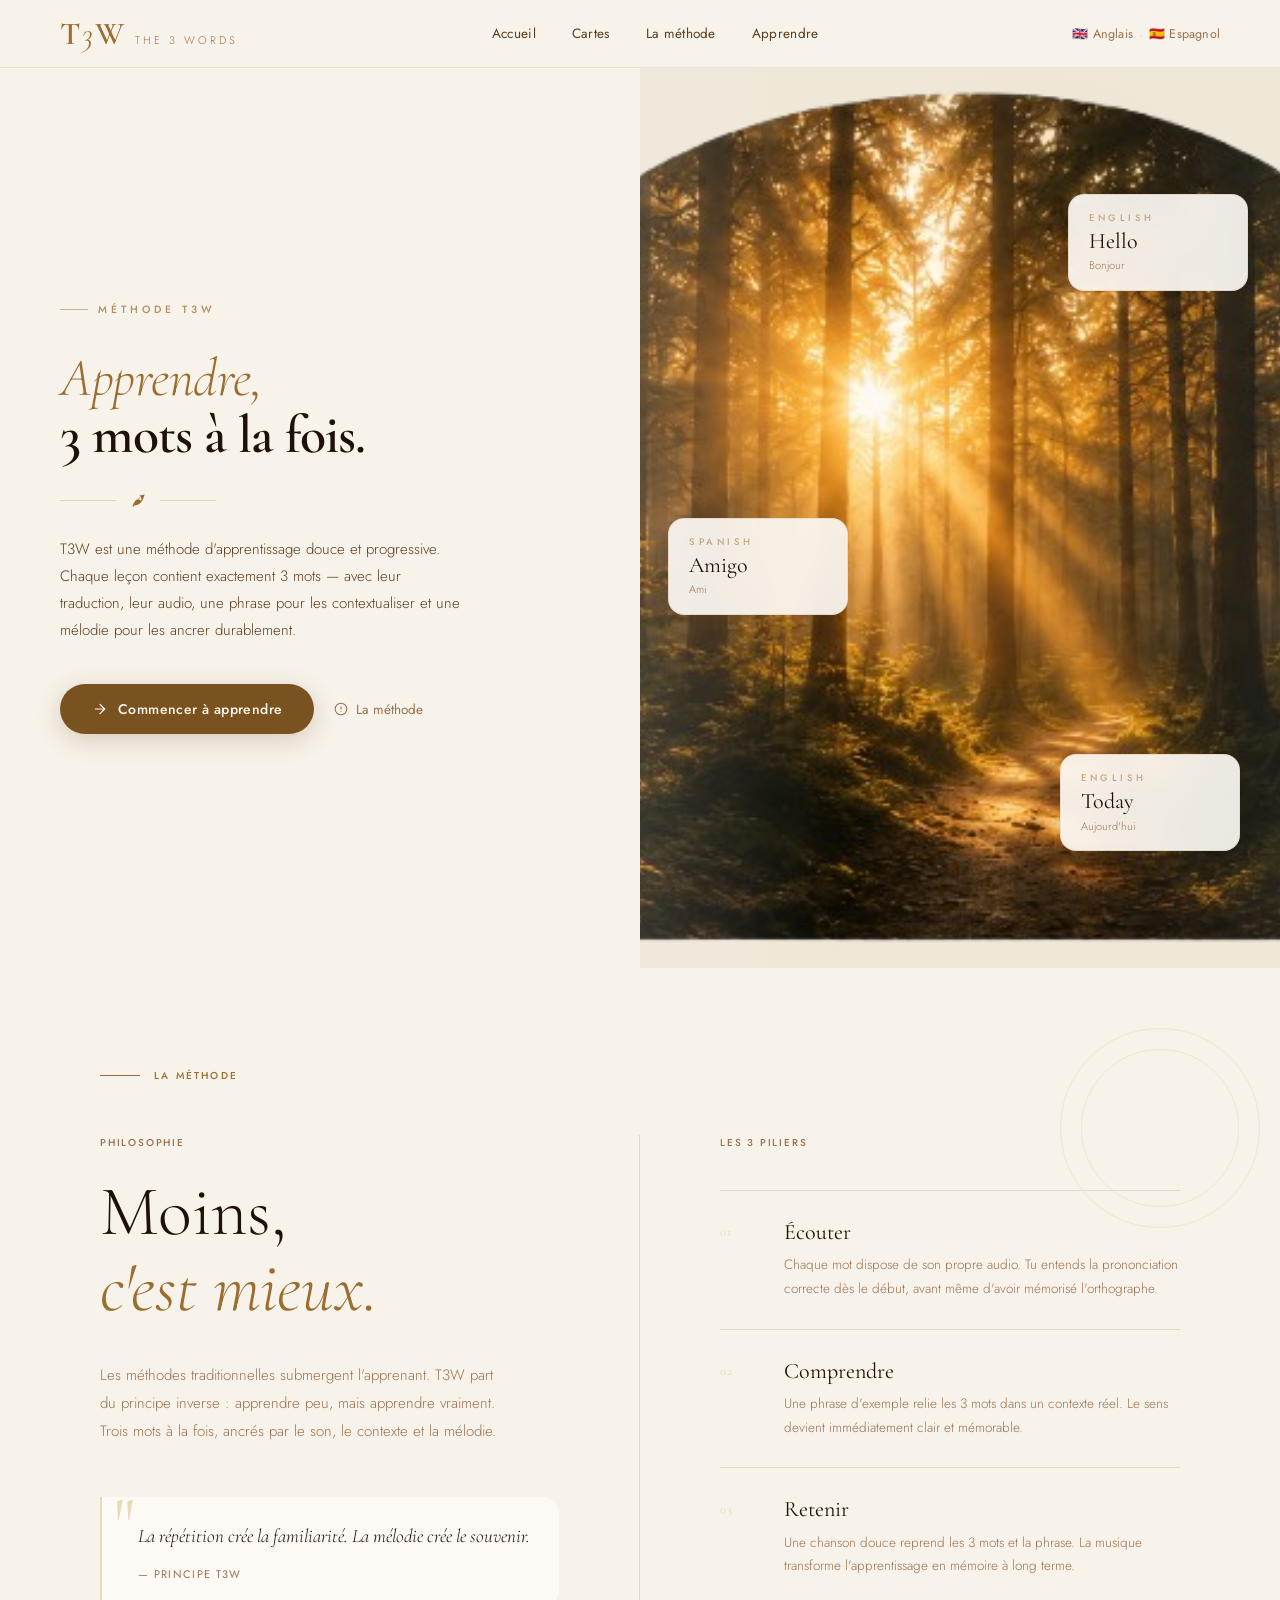
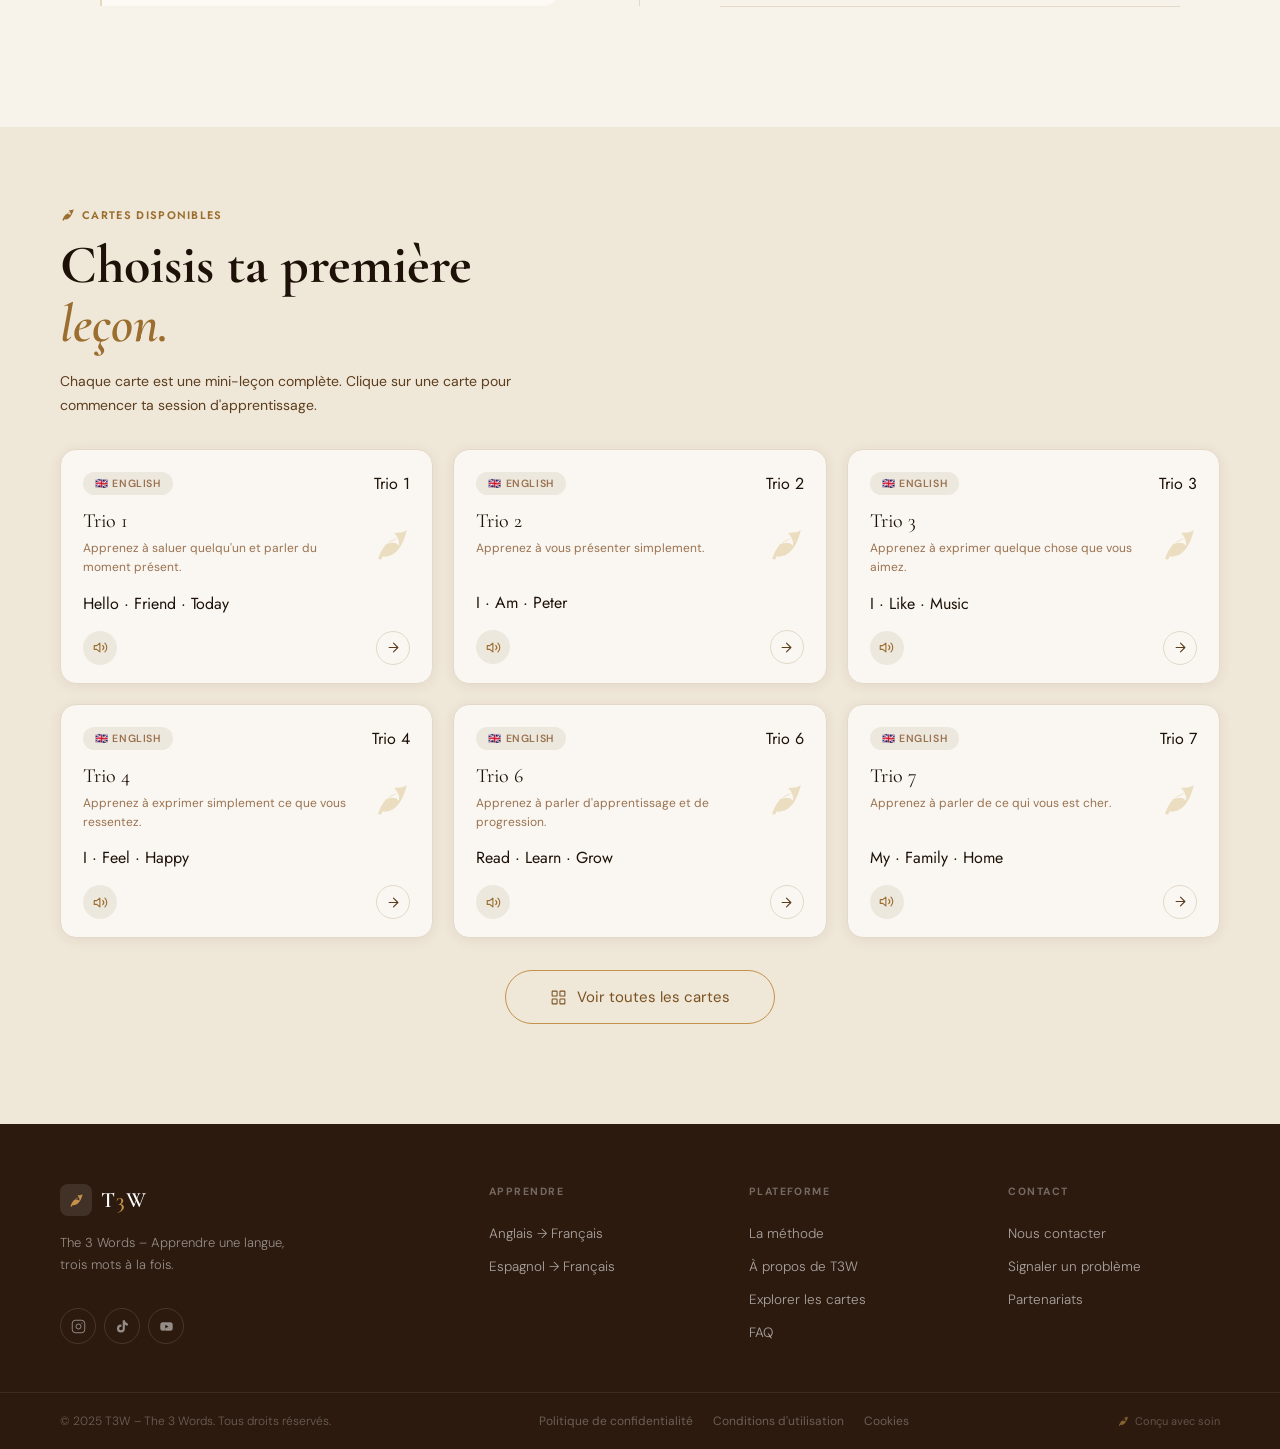
==== index.html @ 08d5e6d5 "1 cmt" ====
<!DOCTYPE html>
<html lang="fr">
<head>
  <meta charset="UTF-8" />
  <meta name="viewport" content="width=device-width, initial-scale=1.0" />
  <meta name="description" content="T3W – The 3 Words. Apprendre une langue, trois mots à la fois. Anglais et espagnol pour francophones." />
  <title>T3W - The 3 Words</title>

  <!-- Fonts -->
  <link rel="preconnect" href="https://fonts.googleapis.com" />
  <link rel="preconnect" href="https://fonts.gstatic.com" crossorigin />
  <link href="https://fonts.googleapis.com/css2?family=Cormorant+Garamond:ital,wght@0,300;0,400;0,600;1,300;1,400;1,600&family=Jost:wght@300;400;500;600&family=DM+Sans:wght@300;400;500&display=swap" rel="stylesheet" />

  <!-- Styles -->
  <link rel="stylesheet" href="/styles/pages/home/main.css" />
</head>
<body>

  <!-- ════════════════════════════════
       NAVIGATION
  ════════════════════════════════ -->
  <nav class="nav" role="navigation" aria-label="Navigation principale">
    <a href="/" class="nav-logo" aria-label="T3W – Accueil">
      <span class="nav-logo-mark"><strong>T</strong>3<strong>W</strong></span>
      <span class="nav-logo-sub">The 3 Words</span>
    </a>

    <div class="nav-links" id="nav-links">
      <a href="/">Accueil</a>
      <a href="/pages/cartes.html">Cartes</a>
      <a href="#about">La méthode</a>
      <a href="#learn">Apprendre</a>
    </div>

    <div class="nav-actions">
      <div class="nav-langs" aria-label="Langues disponibles">
        <span class="nav-lang-badge">🇬🇧 Anglais</span>
        <span class="nav-lang-sep" aria-hidden="true">·</span>
        <span class="nav-lang-badge">🇪🇸 Espagnol</span>
      </div>
      <button class="nav-burger" aria-label="Ouvrir le menu" aria-expanded="false" aria-controls="nav-links">
        <span></span>
        <span></span>
        <span></span>
      </button>
    </div>
  </nav>


  <!-- ════════════════════════════════
       HERO
  ════════════════════════════════ -->
  <section class="hero" aria-label="Introduction">

    <!-- Colonne gauche -->
    <div class="hero-left">
      <div class="hero-eyebrow">
        <div class="hero-eyebrow-line" aria-hidden="true"></div>
        <span class="hero-eyebrow-text">Méthode T3W</span>
      </div>

      <h1 class="hero-title">
        <span class="hero-title__line1">Apprendre,</span>
        <span class="hero-title__line2">3 mots à la fois.</span>
      </h1>

      <div class="hero-divider" aria-hidden="true">
        <div class="hero-divider-line"></div>
        <svg viewBox="0 0 24 24" fill="currentColor" width="16" height="16">
          <path d="M17 8C8 10 5.9 16.17 3.82 21.34L5.71 22l1-2.3A4.49 4.49 0 0 0 8 20C19 20 22 3 22 3c-1 2-8 2-8 2 4.13 4.13 3 8 3 8-3.27-3.27-6.86-1.08-10 0z"/>
        </svg>
        <div class="hero-divider-line"></div>
      </div>

      <p class="hero-desc">
        T3W est une méthode d'apprentissage douce et progressive. Chaque leçon
        contient exactement 3 mots — avec leur traduction, leur audio, une phrase
        pour les contextualiser et une mélodie pour les ancrer durablement.
      </p>

      <div class="hero-cta-group">
        <a href="/pages/cartes.html" class="btn-primary">
          <svg viewBox="0 0 24 24" fill="none" stroke="currentColor" stroke-width="1.8" stroke-linecap="round" stroke-linejoin="round" width="16" height="16">
            <path d="M5 12h14M12 5l7 7-7 7"/>
          </svg>
          Commencer à apprendre
        </a>
        <a href="#about" class="btn-ghost">
          <svg viewBox="0 0 24 24" fill="none" stroke="currentColor" stroke-width="1.8" stroke-linecap="round" stroke-linejoin="round" width="14" height="14">
            <circle cx="12" cy="12" r="10"/>
            <path d="M12 8v4M12 16h.01"/>
          </svg>
          La méthode
        </a>
      </div>
    </div>

    <!-- Colonne droite -->
    <div class="hero-right" aria-hidden="true">
      <div class="hero-image-wrapper">
        <div class="hero-img" role="img" aria-label="Illustration de la méthode T3W"></div>
        <div class="hero-img-overlay"></div>
      </div>

      <!-- Cartes de mots flottantes -->
      <div class="word-card word-card--top">
        <span class="wc-lang">English</span>
        <span class="wc-word">Hello</span>
        <span class="wc-trans">Bonjour</span>
      </div>
      <div class="word-card word-card--mid">
        <span class="wc-lang">Spanish</span>
        <span class="wc-word">Amigo</span>
        <span class="wc-trans">Ami</span>
      </div>
      <div class="word-card word-card--bottom">
        <span class="wc-lang">English</span>
        <span class="wc-word">Today</span>
        <span class="wc-trans">Aujourd'hui</span>
      </div>
    </div>

  </section>


  <!-- ════════════════════════════════
       LA MÉTHODE
  ════════════════════════════════ -->
  <section class="about" id="about" aria-labelledby="about-title">
    <div class="about__deco-ring" aria-hidden="true"></div>

    <div class="section-eyebrow">
      <div class="section-eyebrow__line" aria-hidden="true"></div>
      <span class="section-eyebrow__text">La méthode</span>
    </div>

    <div class="about__content">
      <!-- Gauche -->
      <div class="about__left">
        <span class="about__label">Philosophie</span>
        <h2 class="about__title" id="about-title">
          Moins,<br>
          <em>c'est mieux.</em>
        </h2>
        <p class="about__intro">
          Les méthodes traditionnelles submergent l'apprenant. T3W part du
          principe inverse : apprendre peu, mais apprendre vraiment. Trois mots
          à la fois, ancrés par le son, le contexte et la mélodie.
        </p>
        <blockquote class="about__quote">
          <p class="about__quote-text">
            La répétition crée la familiarité. La mélodie crée le souvenir.
          </p>
          <span class="about__quote-source">— Principe T3W</span>
        </blockquote>
      </div>

      <!-- Droite -->
      <div class="about__right">
        <span class="about__pillars-label">Les 3 piliers</span>

        <div class="pillar">
          <span class="pillar__number">01</span>
          <div>
            <h3 class="pillar__title">Écouter</h3>
            <p class="pillar__desc">Chaque mot dispose de son propre audio. Tu entends la prononciation correcte dès le début, avant même d'avoir mémorisé l'orthographe.</p>
          </div>
        </div>

        <div class="pillar">
          <span class="pillar__number">02</span>
          <div>
            <h3 class="pillar__title">Comprendre</h3>
            <p class="pillar__desc">Une phrase d'exemple relie les 3 mots dans un contexte réel. Le sens devient immédiatement clair et mémorable.</p>
          </div>
        </div>

        <div class="pillar">
          <span class="pillar__number">03</span>
          <div>
            <h3 class="pillar__title">Retenir</h3>
            <p class="pillar__desc">Une chanson douce reprend les 3 mots et la phrase. La musique transforme l'apprentissage en mémoire à long terme.</p>
          </div>
        </div>
      </div>
    </div>
  </section>


  <!-- ════════════════════════════════
       APERÇU DES CARTES
  ════════════════════════════════ -->
  <section class="learn" id="learn" aria-labelledby="learn-title">

    <div class="learn__header">
      <div class="learn__eyebrow">
        <svg class="learn__eyebrow-icon" viewBox="0 0 24 24" fill="currentColor" aria-hidden="true">
          <path d="M17 8C8 10 5.9 16.17 3.82 21.34L5.71 22l1-2.3A4.49 4.49 0 0 0 8 20C19 20 22 3 22 3c-1 2-8 2-8 2 4.13 4.13 3 8 3 8-3.27-3.27-6.86-1.08-10 0z"/>
        </svg>
        Cartes disponibles
      </div>
      <div class="learn__title">
        <span class="learn__title-main" id="learn-title">Choisis ta première</span>
        <span class="learn__title-accent">leçon.</span>
      </div>
      <p class="learn__desc">
        Chaque carte est une mini-leçon complète. Clique sur une carte pour
        commencer ta session d'apprentissage.
      </p>
    </div>

    <!-- Grille générée dynamiquement par home.js -->
    <div class="cards-grid" id="home-cards-grid" aria-live="polite" aria-label="Aperçu des cartes">
      <!-- Squelettes de chargement -->
      <div class="card card--skeleton" aria-hidden="true"></div>
      <div class="card card--skeleton" aria-hidden="true"></div>
      <div class="card card--skeleton" aria-hidden="true"></div>
    </div>

    <div class="learn__cta">
      <a href="/pages/cartes.html" class="btn-outline-dark">
        <svg viewBox="0 0 24 24" fill="none" stroke="currentColor" stroke-width="1.5" stroke-linecap="round" stroke-linejoin="round" aria-hidden="true">
          <rect x="3" y="3" width="7" height="7" rx="1"/>
          <rect x="14" y="3" width="7" height="7" rx="1"/>
          <rect x="3" y="14" width="7" height="7" rx="1"/>
          <rect x="14" y="14" width="7" height="7" rx="1"/>
        </svg>
        Voir toutes les cartes
      </a>
    </div>

  </section>


  <!-- ════════════════════════════════
       FOOTER
  ════════════════════════════════ -->
  <footer class="footer" role="contentinfo">
    <div class="footer__top">

      <!-- Colonne 1 — Marque -->
      <div class="footer__brand">
        <a href="/" class="footer__logo" aria-label="T3W – Accueil">
          <div class="footer__logo-icon" aria-hidden="true">
            <svg viewBox="0 0 24 24" fill="currentColor"><path d="M17 8C8 10 5.9 16.17 3.82 21.34L5.71 22l1-2.3A4.49 4.49 0 0 0 8 20C19 20 22 3 22 3c-1 2-8 2-8 2 4.13 4.13 3 8 3 8-3.27-3.27-6.86-1.08-10 0z"/></svg>
          </div>
          <span class="footer__logo-name">T<span>3</span>W</span>
        </a>
        <p class="footer__tagline">The 3 Words – Apprendre une langue, trois mots à la fois.</p>
        <div class="footer__social" aria-label="Réseaux sociaux">
          <a href="#" class="footer__social-btn" aria-label="Instagram">
            <svg viewBox="0 0 24 24" fill="none" stroke="currentColor" stroke-width="1.5" aria-hidden="true"><rect x="2" y="2" width="20" height="20" rx="5"/><circle cx="12" cy="12" r="4"/><circle cx="17.5" cy="6.5" r="1" fill="currentColor" stroke="none"/></svg>
          </a>
          <a href="#" class="footer__social-btn" aria-label="TikTok">
            <svg viewBox="0 0 24 24" fill="currentColor" aria-hidden="true"><path d="M19.59 6.69a4.83 4.83 0 0 1-3.77-4.25V2h-3.45v13.67a2.89 2.89 0 0 1-2.88 2.5 2.89 2.89 0 0 1-2.89-2.89 2.89 2.89 0 0 1 2.89-2.89c.28 0 .54.04.79.1V9.01a6.33 6.33 0 0 0-.79-.05 6.34 6.34 0 0 0-6.34 6.34 6.34 6.34 0 0 0 6.34 6.34 6.34 6.34 0 0 0 6.33-6.34V9.01a8.16 8.16 0 0 0 4.78 1.52V7.07a4.85 4.85 0 0 1-1.01-.38z"/></svg>
          </a>
          <a href="#" class="footer__social-btn" aria-label="YouTube">
            <svg viewBox="0 0 24 24" fill="currentColor" aria-hidden="true"><path d="M21.58 7.19c-.23-.86-.91-1.54-1.77-1.77C18.25 5 12 5 12 5s-6.25 0-7.81.42c-.86.23-1.54.91-1.77 1.77C2 8.75 2 12 2 12s0 3.25.42 4.81c.23.86.91 1.54 1.77 1.77C5.75 19 12 19 12 19s6.25 0 7.81-.42c.86-.23 1.54-.91 1.77-1.77C22 15.25 22 12 22 12s0-3.25-.42-4.81zM10 15V9l5.2 3-5.2 3z"/></svg>
          </a>
        </div>
      </div>

      <!-- Colonne 2 — Apprendre -->
      <div>
        <p class="footer__col-title">Apprendre</p>
        <ul class="footer__links">
          <li><a href="/pages/cartes.html">Anglais → Français</a></li>
          <li><a href="/pages/cartes.html">Espagnol → Français</a></li>
        </ul>
      </div>

      <!-- Colonne 3 — Plateforme -->
      <div>
        <p class="footer__col-title">Plateforme</p>
        <ul class="footer__links">
          <li><a href="#about">La méthode</a></li>
          <li><a href="#about">À propos de T3W</a></li>
          <li><a href="/pages/cartes.html">Explorer les cartes</a></li>
          <li><a href="#">FAQ</a></li>
        </ul>
      </div>

      <!-- Colonne 4 — Contact -->
      <div>
        <p class="footer__col-title">Contact</p>
        <ul class="footer__links">
          <li><a href="#">Nous contacter</a></li>
          <li><a href="#">Signaler un problème</a></li>
          <li><a href="#">Partenariats</a></li>
        </ul>
      </div>

    </div>

    <div class="footer__bottom">
      <span class="footer__copy">© 2025 T3W – The 3 Words. Tous droits réservés.</span>
      <nav class="footer__legal" aria-label="Mentions légales">
        <a href="#">Politique de confidentialité</a>
        <a href="#">Conditions d'utilisation</a>
        <a href="#">Cookies</a>
      </nav>
      <div class="footer__badge" aria-hidden="true">
        <svg viewBox="0 0 24 24" fill="currentColor"><path d="M17 8C8 10 5.9 16.17 3.82 21.34L5.71 22l1-2.3A4.49 4.49 0 0 0 8 20C19 20 22 3 22 3c-1 2-8 2-8 2 4.13 4.13 3 8 3 8-3.27-3.27-6.86-1.08-10 0z"/></svg>
        Conçu avec soin
      </div>
    </div>
  </footer>

  <!-- Scripts : registre → utilitaires → rendu → page -->
  <!-- ✅ Correction : "assests" → "assets" -->
  <script src="/assets/languages/registry.js"></script>
  <script src="/scripts/lessons.js"></script>
  <script src="/scripts/cards-renderer.js"></script>
  <script src="/scripts/home.js"></script>

</body>
</html>
---- styles/pages/home/main.css ----
/* ════════════════════════════════════════════
   T3W – main.css  (page d'accueil)
   Point d'entrée unique — importer CE fichier
   dans le <head> de index.html uniquement.
════════════════════════════════════════════ */

/* ── Fondations globales ─────────────────── */
@import url('../../global/variables.css');
@import url('../../global/reset.css');
@import url('../../global/base.css');

/* ── Composants partagés ─────────────────── */
@import url('../../components/navbar.css');
@import url('../../components/cards.css');
@import url('../../components/footer.css');

/* ── Sections de la page d'accueil ──────── */
@import url('./hero.css');
@import url('./about.css');
@import url('./learn.css');
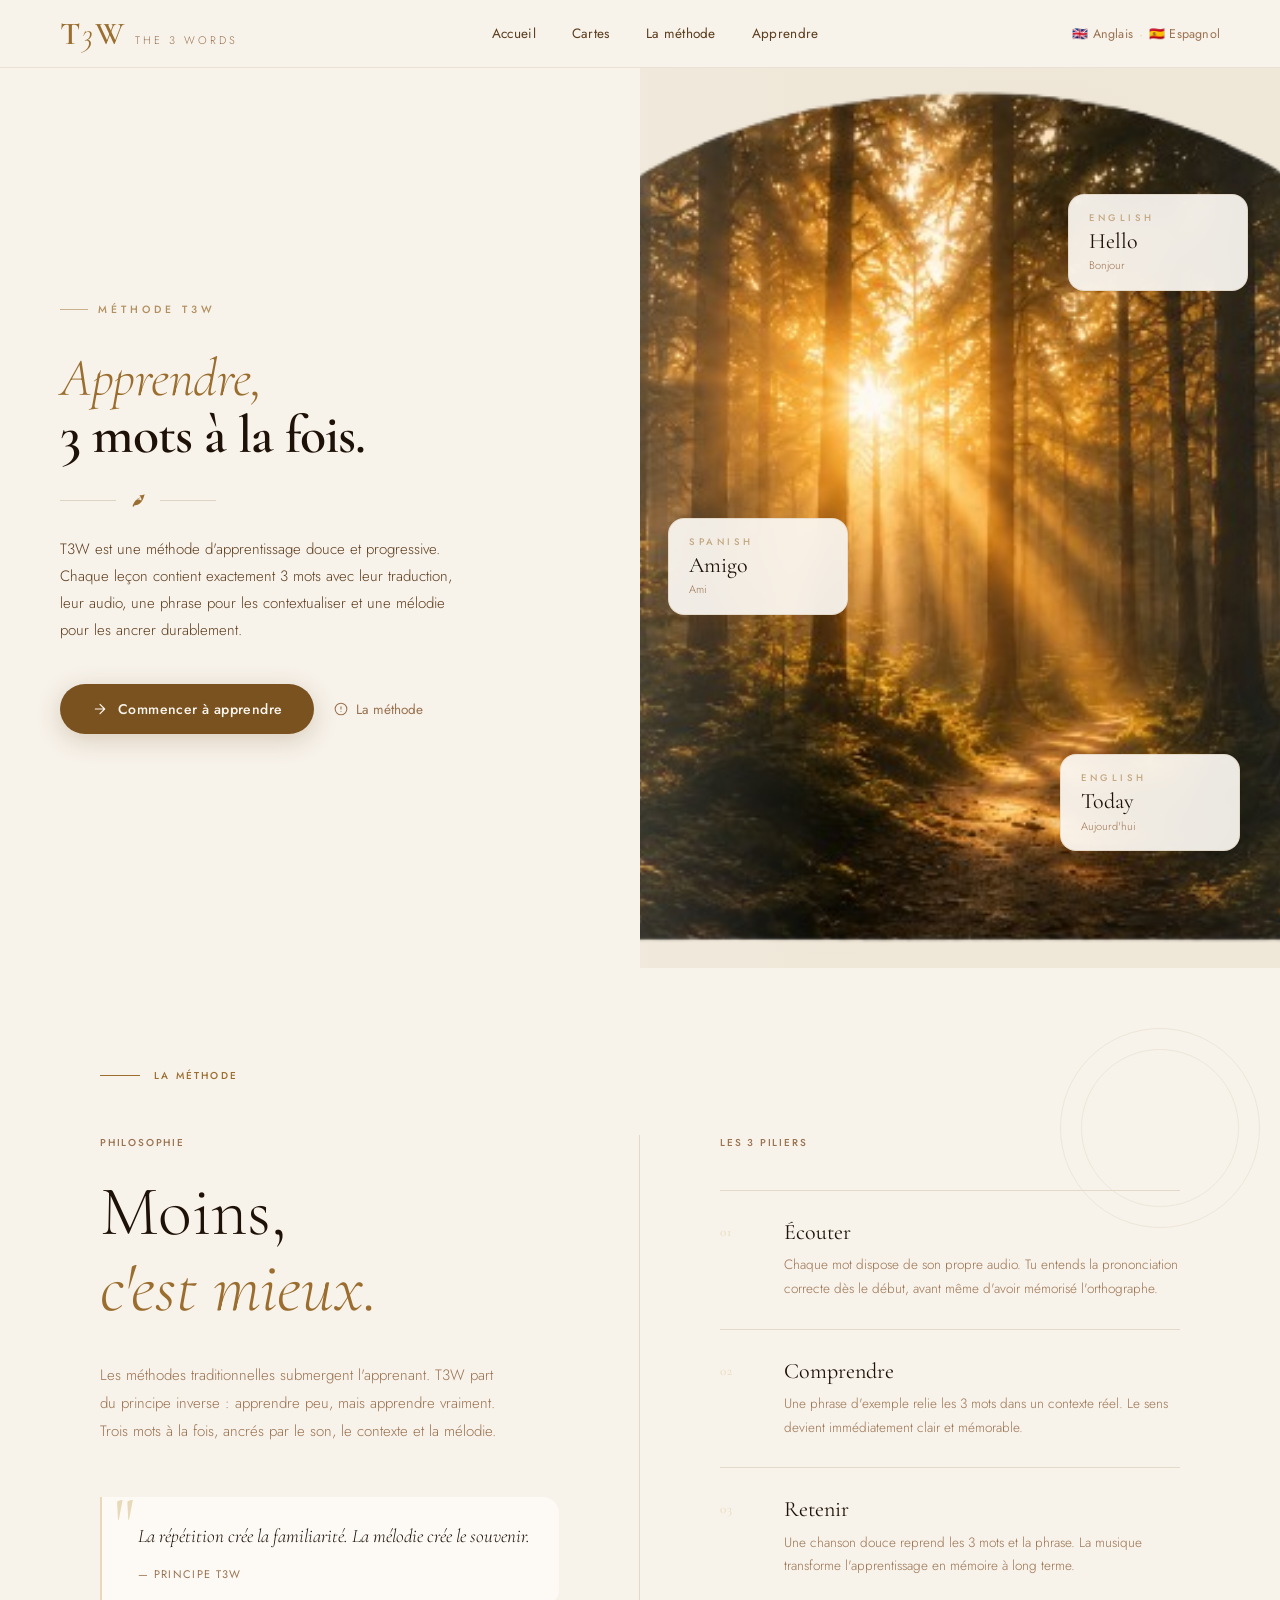
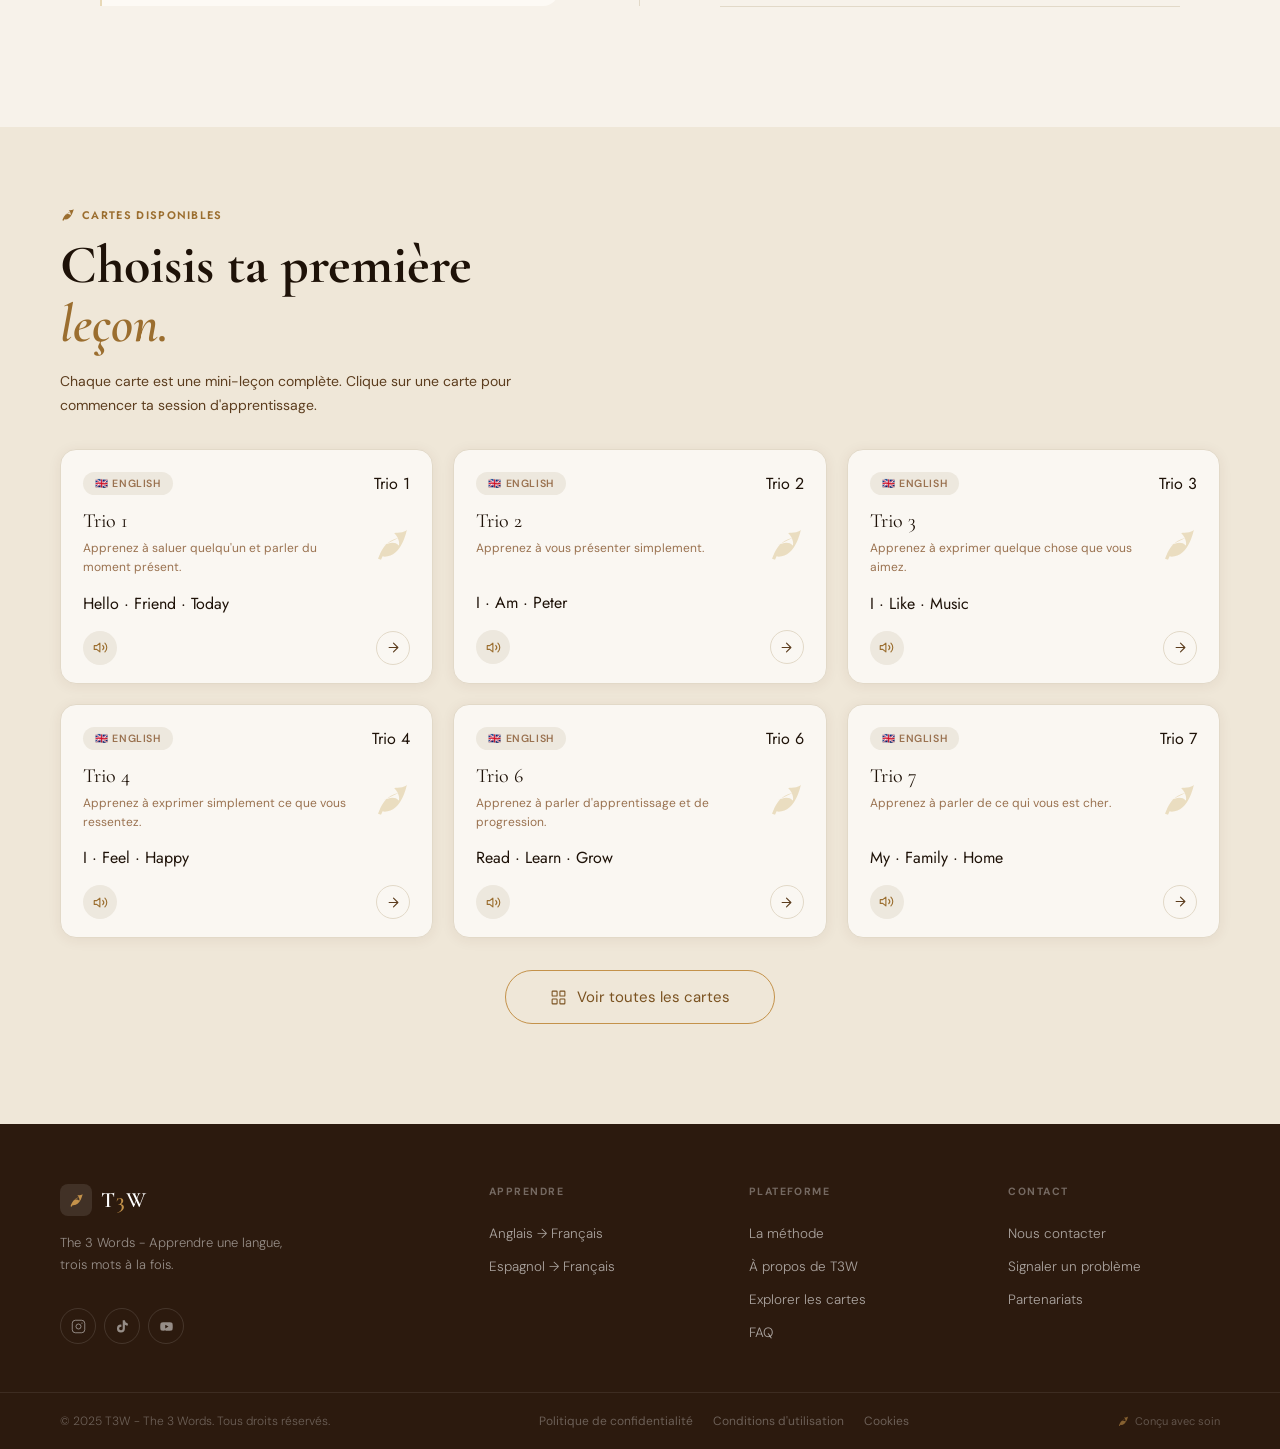
==== commit bbd3eea4: "ff" ====
--- a/index.html
+++ b/index.html
@@ -17,7 +17,7 @@
 <body>
 
   <!-- ════════════════════════════════
-       NAVIGATION
+      NAVIGATION
   ════════════════════════════════ -->
   <nav class="nav" role="navigation" aria-label="Navigation principale">
     <a href="/" class="nav-logo" aria-label="T3W – Accueil">
@@ -74,7 +74,7 @@
 
       <p class="hero-desc">
         T3W est une méthode d'apprentissage douce et progressive. Chaque leçon
-        contient exactement 3 mots — avec leur traduction, leur audio, une phrase
+        contient exactement 3 mots avec leur traduction, leur audio, une phrase
         pour les contextualiser et une mélodie pour les ancrer durablement.
       </p>
 
@@ -246,7 +246,7 @@
           </div>
           <span class="footer__logo-name">T<span>3</span>W</span>
         </a>
-        <p class="footer__tagline">The 3 Words – Apprendre une langue, trois mots à la fois.</p>
+        <p class="footer__tagline">The 3 Words - Apprendre une langue, trois mots à la fois.</p>
         <div class="footer__social" aria-label="Réseaux sociaux">
           <a href="#" class="footer__social-btn" aria-label="Instagram">
             <svg viewBox="0 0 24 24" fill="none" stroke="currentColor" stroke-width="1.5" aria-hidden="true"><rect x="2" y="2" width="20" height="20" rx="5"/><circle cx="12" cy="12" r="4"/><circle cx="17.5" cy="6.5" r="1" fill="currentColor" stroke="none"/></svg>
@@ -293,7 +293,7 @@
     </div>
 
     <div class="footer__bottom">
-      <span class="footer__copy">© 2025 T3W – The 3 Words. Tous droits réservés.</span>
+      <span class="footer__copy">© 2025 T3W - The 3 Words. Tous droits réservés.</span>
       <nav class="footer__legal" aria-label="Mentions légales">
         <a href="#">Politique de confidentialité</a>
         <a href="#">Conditions d'utilisation</a>
@@ -307,7 +307,7 @@
   </footer>
 
   <!-- Scripts : registre → utilitaires → rendu → page -->
-  <!-- ✅ Correction : "assests" → "assets" -->
+  <!-- Correction : "assests" → "assets" -->
   <script src="/assets/languages/registry.js"></script>
   <script src="/scripts/lessons.js"></script>
   <script src="/scripts/cards-renderer.js"></script>
@@ -315,3 +315,5 @@
 
 </body>
 </html>
+
+
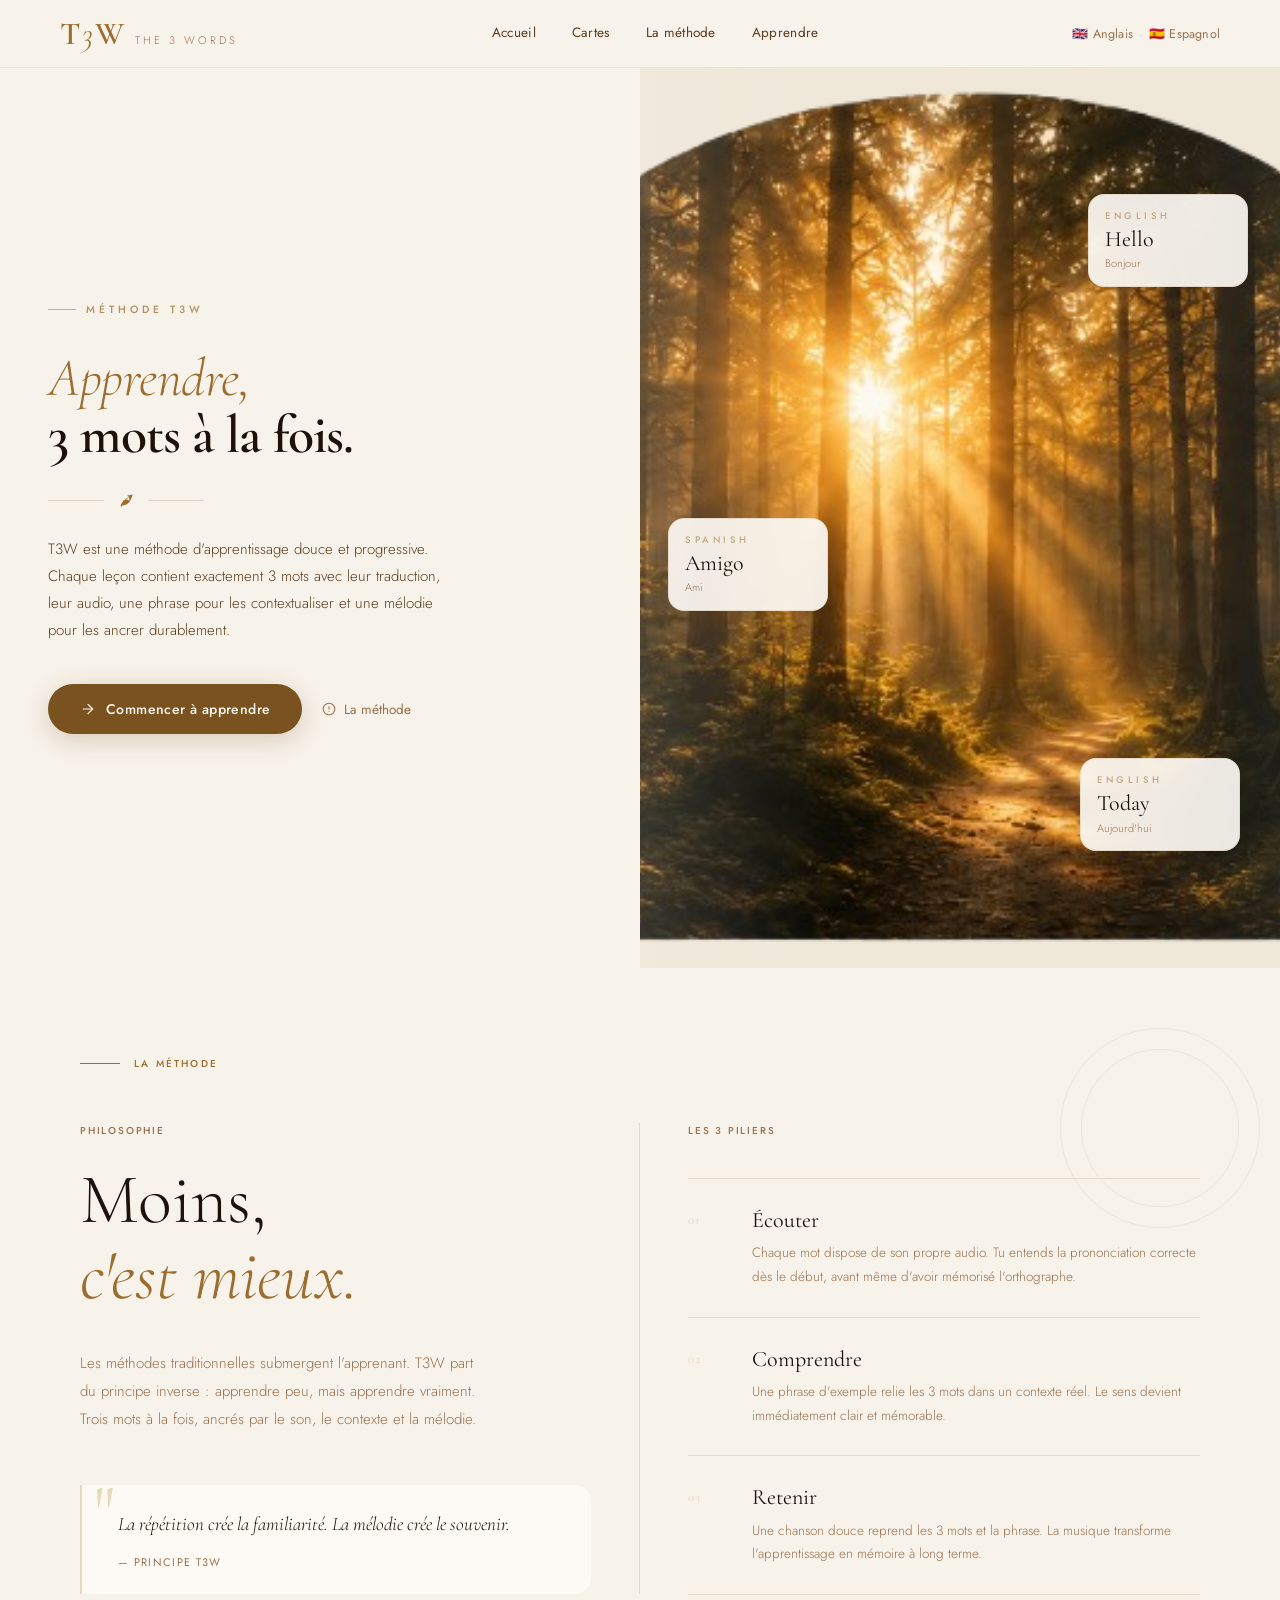
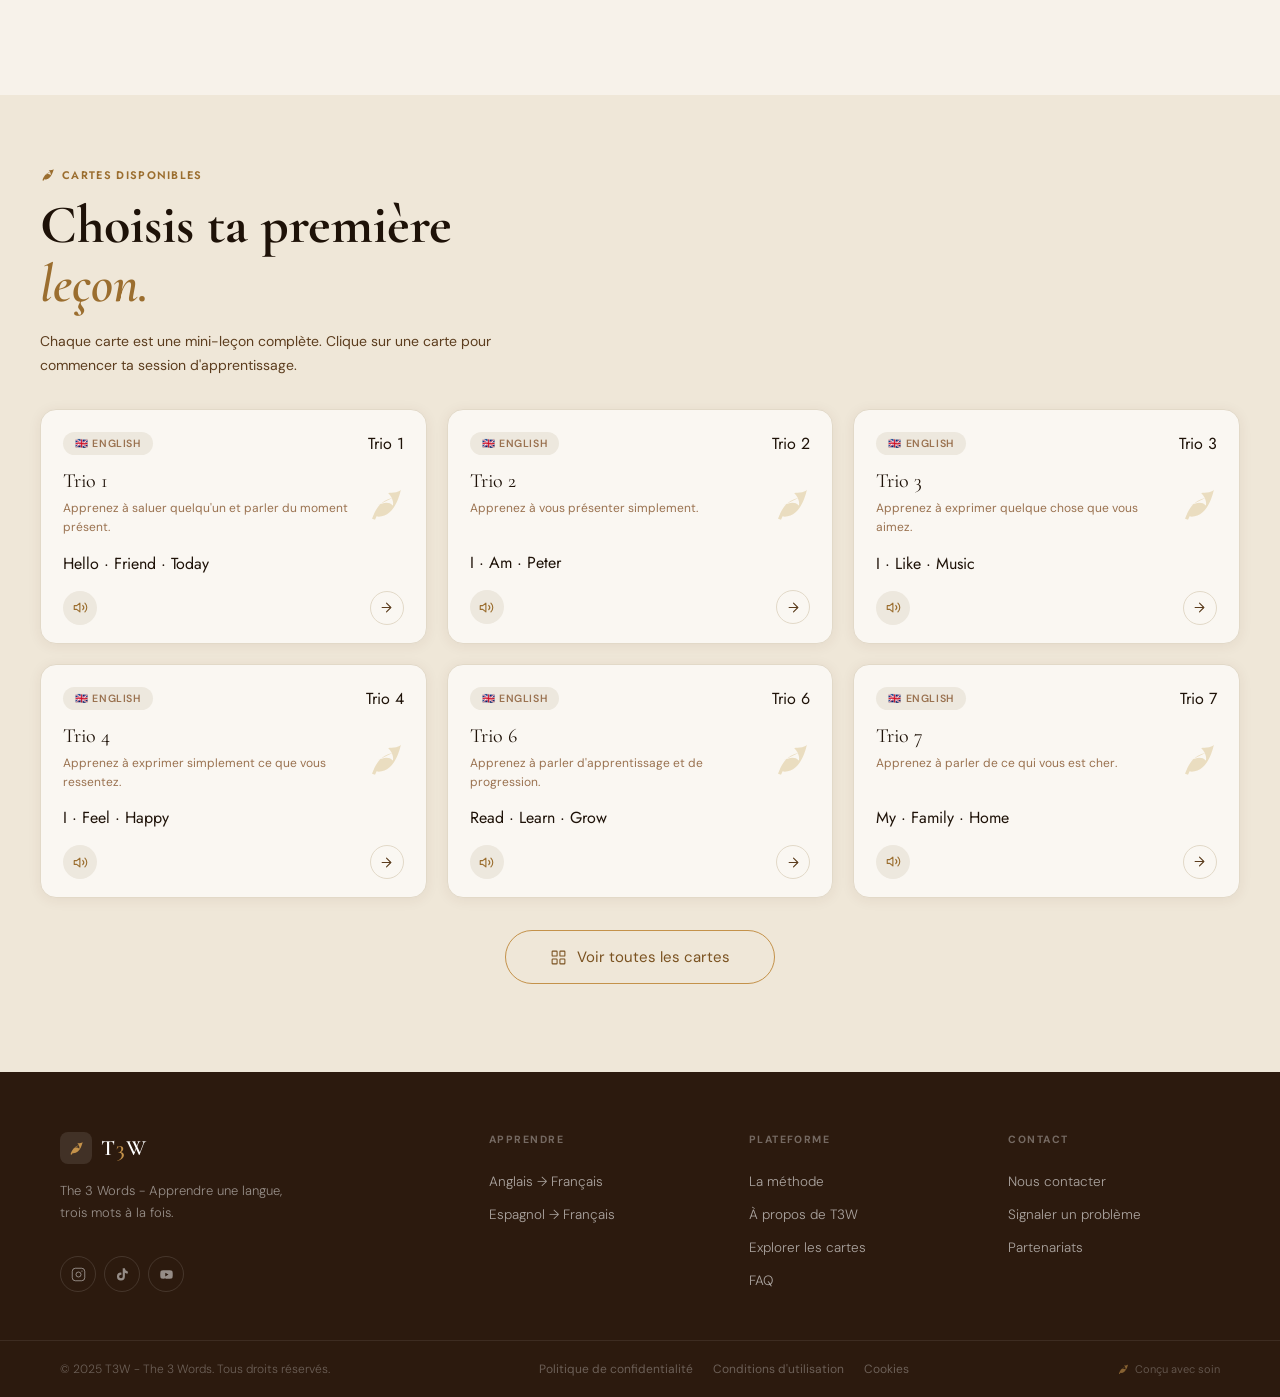
==== commit 087e1e5f: "c2" ====
--- a/index.html
+++ b/index.html
@@ -25,7 +25,7 @@
       <span class="nav-logo-sub">The 3 Words</span>
     </a>
 
-    <div class="nav-links" id="nav-links">
+    <div class="nav-links" id="nav-links" data-nav-links>
       <a href="/">Accueil</a>
       <a href="/pages/cartes.html">Cartes</a>
       <a href="#about">La méthode</a>
@@ -38,13 +38,14 @@
         <span class="nav-lang-sep" aria-hidden="true">·</span>
         <span class="nav-lang-badge">🇪🇸 Espagnol</span>
       </div>
-      <button class="nav-burger" aria-label="Ouvrir le menu" aria-expanded="false" aria-controls="nav-links">
+      <button class="nav-burger" data-nav-burger aria-label="Ouvrir le menu" aria-expanded="false" aria-controls="nav-links">
         <span></span>
         <span></span>
         <span></span>
       </button>
     </div>
   </nav>
+  <div class="nav-overlay" id="nav-overlay" hidden></div>
 
 
   <!-- ════════════════════════════════
@@ -129,14 +130,14 @@
   <section class="about" id="about" aria-labelledby="about-title">
     <div class="about__deco-ring" aria-hidden="true"></div>
 
-    <div class="section-eyebrow">
+    <div class="section-eyebrow" data-reveal>
       <div class="section-eyebrow__line" aria-hidden="true"></div>
       <span class="section-eyebrow__text">La méthode</span>
     </div>
 
     <div class="about__content">
       <!-- Gauche -->
-      <div class="about__left">
+      <div class="about__left" data-reveal="left">
         <span class="about__label">Philosophie</span>
         <h2 class="about__title" id="about-title">
           Moins,<br>
@@ -156,10 +157,10 @@
       </div>
 
       <!-- Droite -->
-      <div class="about__right">
+      <div class="about__right" data-reveal="right" data-reveal-group>
         <span class="about__pillars-label">Les 3 piliers</span>
 
-        <div class="pillar">
+        <div class="pillar" data-reveal>
           <span class="pillar__number">01</span>
           <div>
             <h3 class="pillar__title">Écouter</h3>
@@ -167,7 +168,7 @@
           </div>
         </div>
 
-        <div class="pillar">
+        <div class="pillar" data-reveal>
           <span class="pillar__number">02</span>
           <div>
             <h3 class="pillar__title">Comprendre</h3>
@@ -175,7 +176,7 @@
           </div>
         </div>
 
-        <div class="pillar">
+        <div class="pillar" data-reveal>
           <span class="pillar__number">03</span>
           <div>
             <h3 class="pillar__title">Retenir</h3>
@@ -192,7 +193,7 @@
   ════════════════════════════════ -->
   <section class="learn" id="learn" aria-labelledby="learn-title">
 
-    <div class="learn__header">
+    <div class="learn__header" data-reveal>
       <div class="learn__eyebrow">
         <svg class="learn__eyebrow-icon" viewBox="0 0 24 24" fill="currentColor" aria-hidden="true">
           <path d="M17 8C8 10 5.9 16.17 3.82 21.34L5.71 22l1-2.3A4.49 4.49 0 0 0 8 20C19 20 22 3 22 3c-1 2-8 2-8 2 4.13 4.13 3 8 3 8-3.27-3.27-6.86-1.08-10 0z"/>
@@ -210,14 +211,14 @@
     </div>
 
     <!-- Grille générée dynamiquement par home.js -->
-    <div class="cards-grid" id="home-cards-grid" aria-live="polite" aria-label="Aperçu des cartes">
+    <div class="cards-grid" id="home-cards-grid" data-reveal-group aria-live="polite" aria-label="Aperçu des cartes">
       <!-- Squelettes de chargement -->
       <div class="card card--skeleton" aria-hidden="true"></div>
       <div class="card card--skeleton" aria-hidden="true"></div>
       <div class="card card--skeleton" aria-hidden="true"></div>
     </div>
 
-    <div class="learn__cta">
+    <div class="learn__cta" data-reveal>
       <a href="/pages/cartes.html" class="btn-outline-dark">
         <svg viewBox="0 0 24 24" fill="none" stroke="currentColor" stroke-width="1.5" stroke-linecap="round" stroke-linejoin="round" aria-hidden="true">
           <rect x="3" y="3" width="7" height="7" rx="1"/>
@@ -236,7 +237,7 @@
        FOOTER
   ════════════════════════════════ -->
   <footer class="footer" role="contentinfo">
-    <div class="footer__top">
+    <div class="footer__top" data-reveal>
 
       <!-- Colonne 1 — Marque -->
       <div class="footer__brand">
@@ -312,6 +313,8 @@
   <script src="/scripts/lessons.js"></script>
   <script src="/scripts/cards-renderer.js"></script>
   <script src="/scripts/home.js"></script>
+  <script src="/scripts/nav.js"></script>
+  <script src="/scripts/motion.js"></script>
 
 </body>
 </html>
--- a/styles/pages/home/main.css
+++ b/styles/pages/home/main.css
@@ -8,6 +8,7 @@
 @import url('../../global/variables.css');
 @import url('../../global/reset.css');
 @import url('../../global/base.css');
+@import url('../../global/motion.css');
 
 /* ── Composants partagés ─────────────────── */
 @import url('../../components/navbar.css');
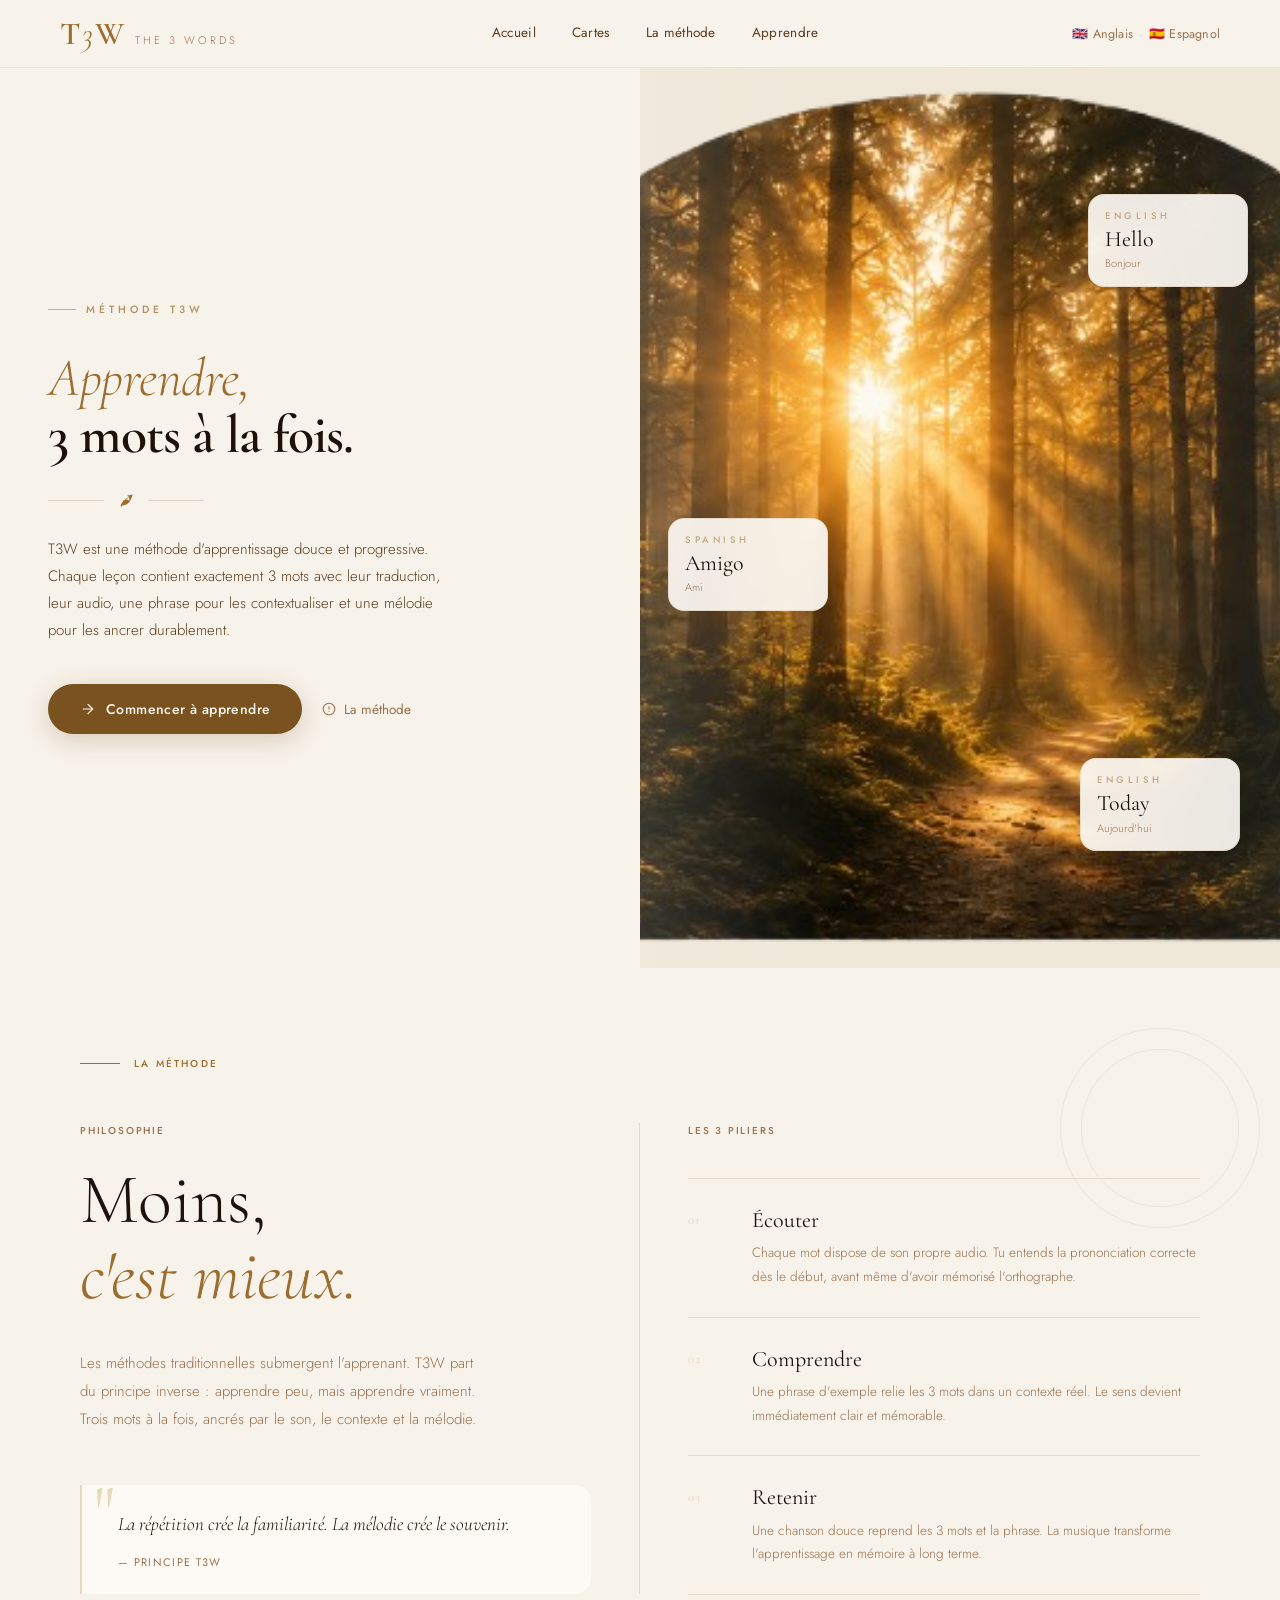
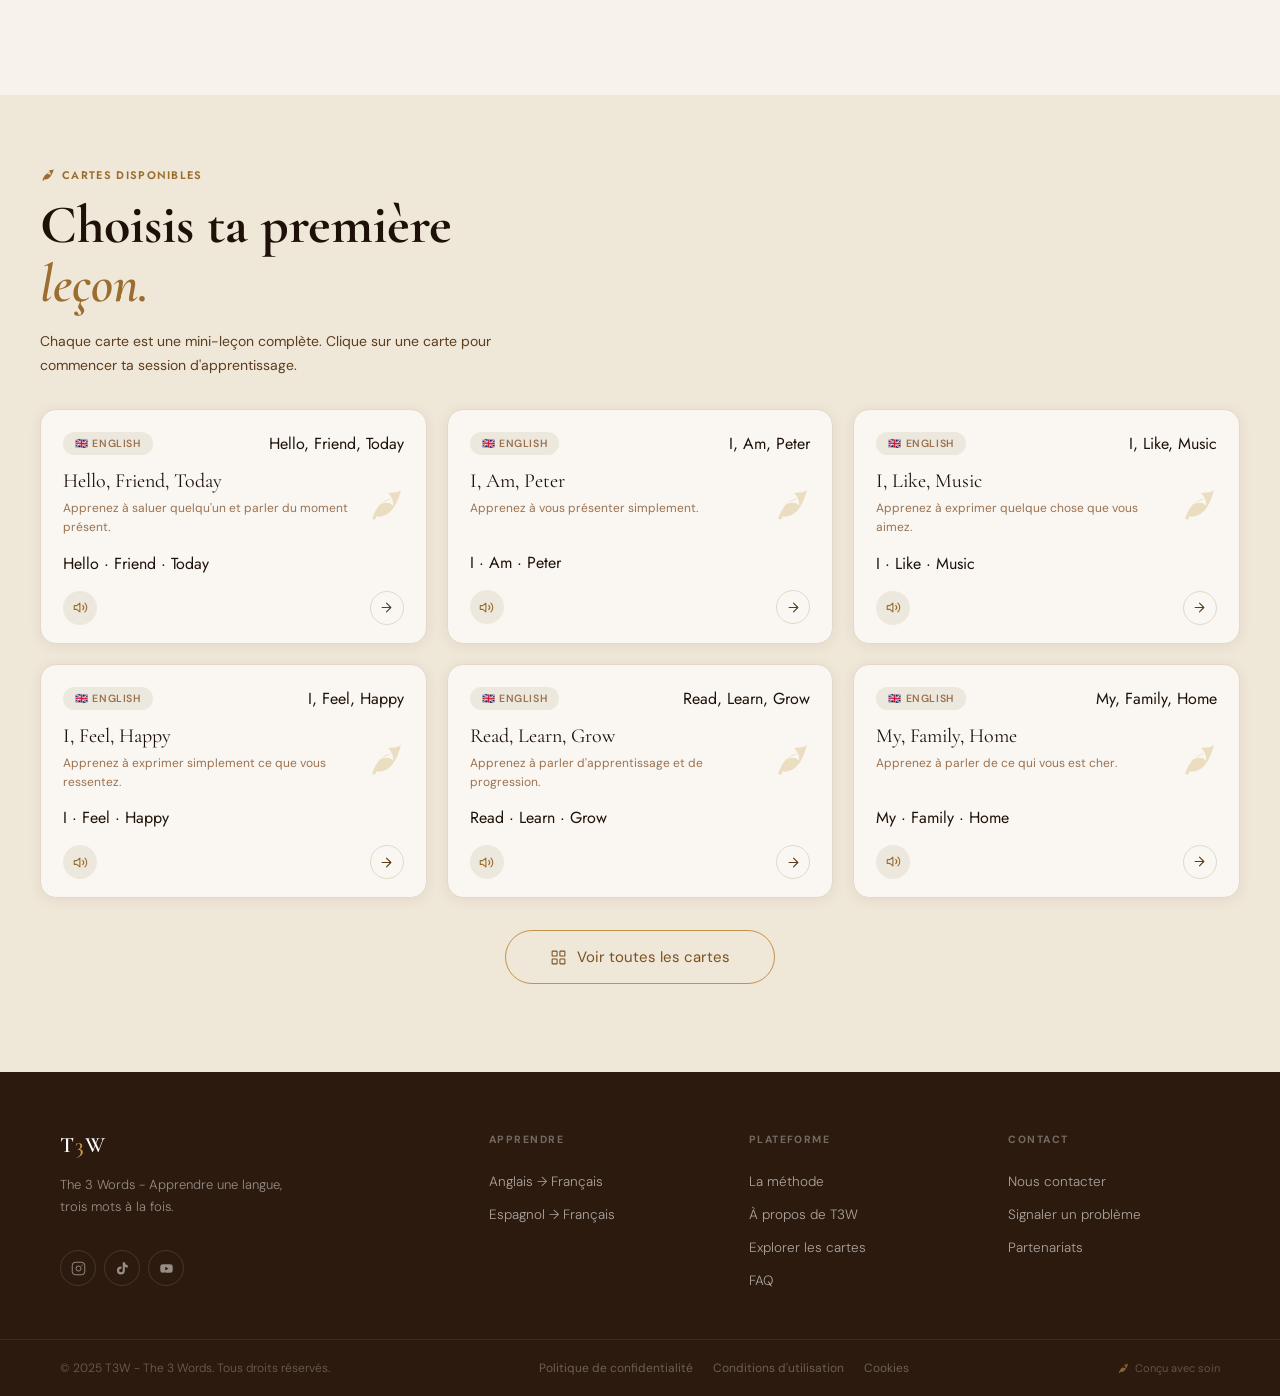
==== commit bc41ca36: "cp" ====
--- a/index.html
+++ b/index.html
@@ -211,7 +211,7 @@
     </div>
 
     <!-- Grille générée dynamiquement par home.js -->
-    <div class="cards-grid" id="home-cards-grid" data-reveal-group aria-live="polite" aria-label="Aperçu des cartes">
+    <div class="cards-grid" id="home-cards-grid" aria-live="polite" aria-label="Aperçu des cartes">
       <!-- Squelettes de chargement -->
       <div class="card card--skeleton" aria-hidden="true"></div>
       <div class="card card--skeleton" aria-hidden="true"></div>
@@ -242,9 +242,6 @@
       <!-- Colonne 1 — Marque -->
       <div class="footer__brand">
         <a href="/" class="footer__logo" aria-label="T3W – Accueil">
-          <div class="footer__logo-icon" aria-hidden="true">
-            <svg viewBox="0 0 24 24" fill="currentColor"><path d="M17 8C8 10 5.9 16.17 3.82 21.34L5.71 22l1-2.3A4.49 4.49 0 0 0 8 20C19 20 22 3 22 3c-1 2-8 2-8 2 4.13 4.13 3 8 3 8-3.27-3.27-6.86-1.08-10 0z"/></svg>
-          </div>
           <span class="footer__logo-name">T<span>3</span>W</span>
         </a>
         <p class="footer__tagline">The 3 Words - Apprendre une langue, trois mots à la fois.</p>
